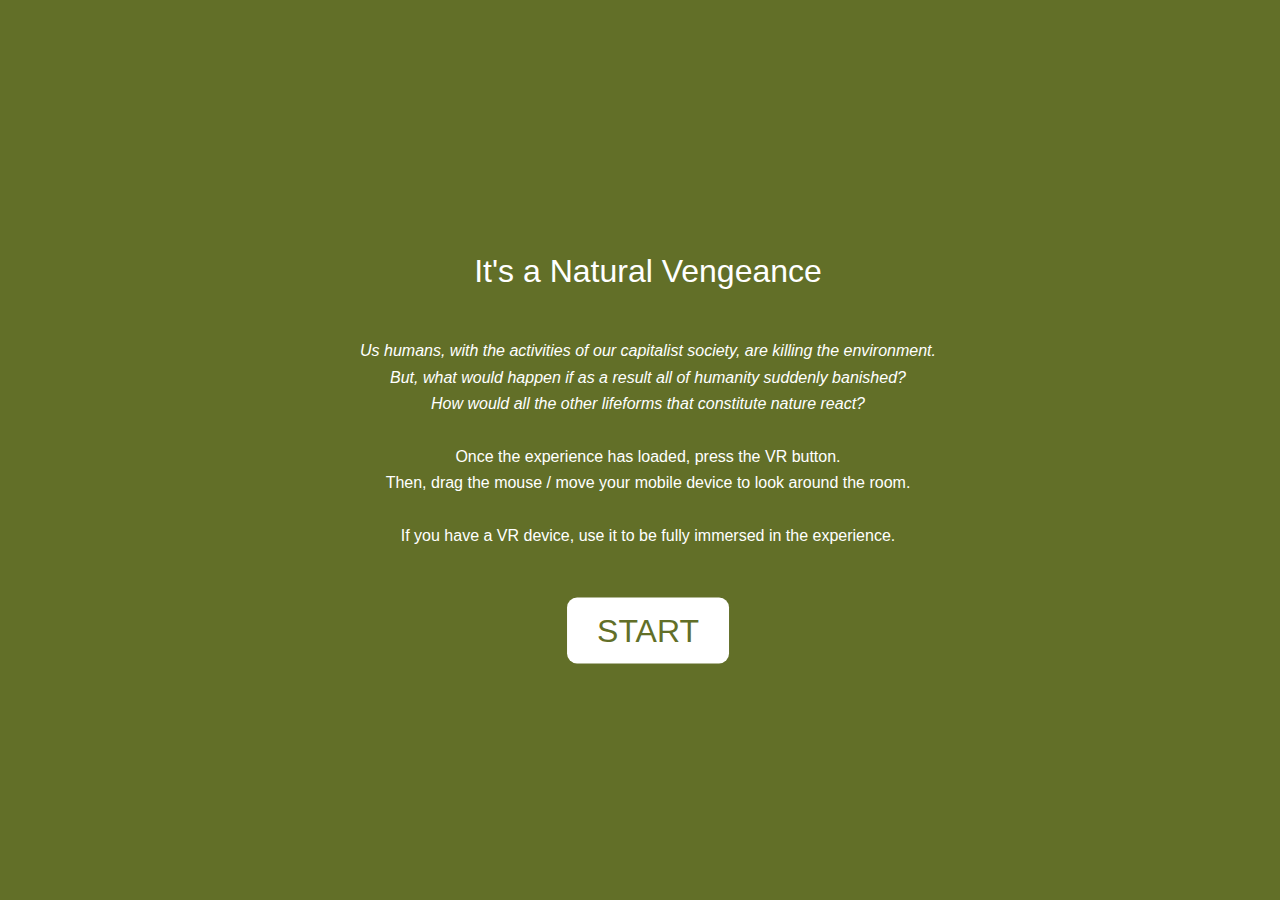
==== index.html @ 24b359ca "code" ====
<!DOCTYPE html>
<html>
	<head>
		<meta charset="utf-8">
		<title>It's a Natural Vengeance</title>
		<link rel="stylesheet" type="text/css" href="style.css">
	</head>
	<body style="background-color:#626f28;">
		<div id="startScreen">
			<h1>It's a Natural Vengeance</h1>
			<p id="info">
				<em>Us humans, with the activities of our capitalist society, are killing the environment.</em>
				<br>
				<em>But, what would happen if as a result all of humanity suddenly banished?</em>
				<br>
				<em>How would all the other lifeforms that constitute nature react?</em>
				<br><br>
				Once the experience has loaded, press the VR button.
				<br>
				Then, drag the mouse / move your mobile device to look around the room.
				<br><br>
				If you have a VR device, use it to be fully immersed in the experience.
			</p>
			<button id="startButton" onclick="window.location.href='/experience.html'">
				START
			</button>
		</div>
	</body>
</html>
---- style.css ----
* {
	font-family: "Century Gothic", CenturyGothic, AppleGothic, sans-serif;
	font-weight: 400; 
	line-height: 26.4px;
}

.a-loader-title {
	visibility: hidden;
}

#startScreen {
	position: absolute;
	width: 100%;
	top: 50%;
	-ms-transform: translateY(-50%);
	transform: translateY(-50%);
}

h1 {
	position: relative;
	color: white;
	text-align: center;
}

#info {
	position: relative;
	padding: 2.5%;  
	color: white;
	text-align: center;
}

#startButton {
	position: relative;
	left: 50%;
	transform: translateX(-50%);
	-ms-transform: translateX(-50%);
	
	background-color: white;
	color: #626f28;
	padding: 20px 30px;
	border: none;
	border-radius: 10px;
	cursor: pointer;
	text-align: center;
	font-size: 200%;
}

.guidanceText {
	position: absolute;
	top: 0;
	left: 50%;
	transform: translateX(-50%);
	-ms-transform: translateX(-50%);
	color: white;
	text-align: center;
	display: none;
}
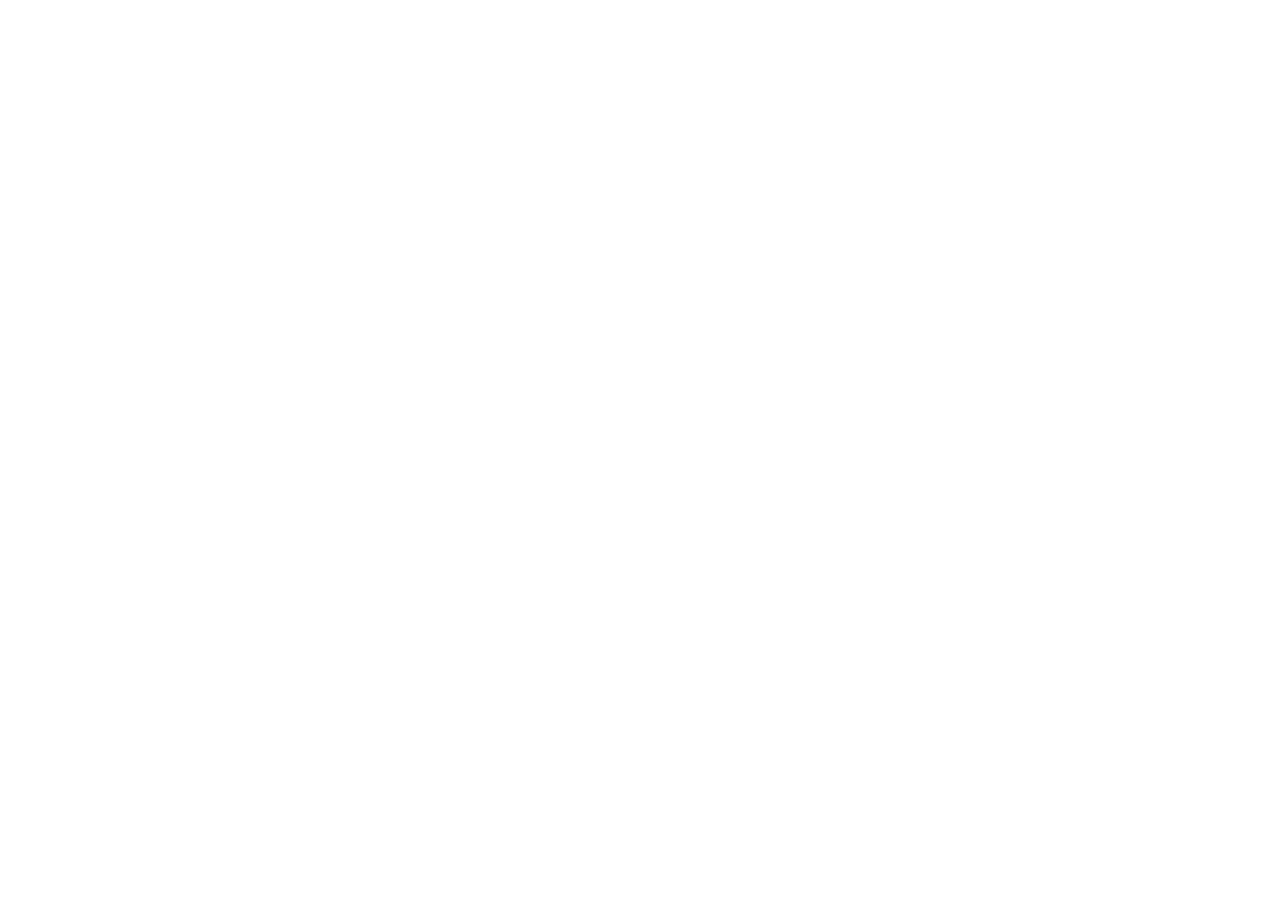
==== commit e81d519d: "Rename experience.html to index.html" ====
--- a/index.html
+++ b/index.html
@@ -3,27 +3,102 @@
 	<head>
 		<meta charset="utf-8">
 		<title>It's a Natural Vengeance</title>
+		<script src="https://aframe.io/releases/1.2.0/aframe.min.js"></script>
+		<script src="https://unpkg.com/aframe-environment-component/dist/aframe-environment-component.min.js"></script>
 		<link rel="stylesheet" type="text/css" href="style.css">
 	</head>
-	<body style="background-color:#626f28;">
-		<div id="startScreen">
-			<h1>It's a Natural Vengeance</h1>
-			<p id="info">
-				<em>Us humans, with the activities of our capitalist society, are killing the environment.</em>
-				<br>
-				<em>But, what would happen if as a result all of humanity suddenly banished?</em>
-				<br>
-				<em>How would all the other lifeforms that constitute nature react?</em>
-				<br><br>
-				Once the experience has loaded, press the VR button.
-				<br>
-				Then, drag the mouse / move your mobile device to look around the room.
-				<br><br>
-				If you have a VR device, use it to be fully immersed in the experience.
-			</p>
-			<button id="startButton" onclick="window.location.href='/experience.html'">
-				START
-			</button>
-		</div>
+	<body>
+		<a-scene loading-screen="dotsColor: white; backgroundColor: #626f28">
+			<!-- Preload -->
+			<a-assets id="allAssets" timeout="30000">
+				<a-asset-item id="model1" src="assets/firstRoom.glb"></a-asset-item>
+				<audio id="sound1" src="assets/ascensionPiano.wav"></audio>
+				<a-asset-item id="model2" src="assets/secondRoom.glb"></a-asset-item>
+				<audio id="sound2" src="assets/ascensionBirds.wav"></audio>
+				<audio id="soundEffects" src="assets/planeScreams.wav"></audio>
+			</a-assets>
+
+			<!-- Camera + Controls + Cursor -->
+			<a-entity id="rig" position="0 4 0">
+				<a-camera wasd-controls-enabled="false">
+                    <a-cursor></a-cursor>
+				</a-camera>
+			</a-entity>
+
+			<!-- Background -->
+			<a-entity id="sky" environment="
+				preset: forest; 
+				skyType: gradient; 
+				skyColor: #e99e83;
+				horizonColor:#ffe1a9;
+				lightPosition: -15 5 0;
+				fog: 0.75;
+				dressing: none
+			"></a-entity>
+
+			<!-- Lights -->
+			<a-light
+				type="point"
+				color="#FFFFFF"
+				position="0 15 0"
+				intensity="0.1"
+				castShadow="true"
+			></a-light>
+			<a-light 
+				type="ambient" 
+				color="#FFFFFF" 
+				intensity="0.25"
+			></a-light>
+
+			<!-- Soundtrack -->
+			<a-sound
+				id="song1"
+				src="#sound1"
+				autoplay="true"
+				loop="true"
+				position="0 15 0"
+			></a-sound>
+			<a-sound
+				id="song2"
+				src="#sound2"
+				loop="true"
+				position="0 15 0"
+			></a-sound>
+			<a-sound
+				id="screams"
+				src="#soundEffects"
+				position="0 15 0"
+			></a-sound>            
+
+			<!-- First Room Model + Glass -->
+			<a-entity id="room1" position="0 1 0">
+				<a-entity 
+					gltf-model="#model1" 
+				></a-entity>
+				<a-entity
+					geometry="primitive: plane; height: 10; width: 10"
+					material="color: #c0d4d1; transparent: true; opacity: 0.5"
+					position="-10.5 5 0"
+					rotation="0 90 0"
+				></a-entity>
+			</a-entity>
+
+			<!-- Second Room Model -->
+			<a-entity 
+				id="room2" 
+				position="0 1 0"
+				visible="false"
+				gltf-model="#model2" 
+			></a-entity>
+		</a-scene>
+
+		<!-- Guiding Texts -->
+		<p class="guidanceText" id="gt1"><em>( Where am I? )</em></p>
+		<p class="guidanceText" id="gt2"><em>( What is this room? )</em></p>
+		<p class="guidanceText" id="gt3"><em>( Wait, is there something in the ceiling? )</em></p>
+		<p class="guidanceText" id="changeText"><em>( WHAT'S GOING ON?! )</em></p>
+
+		<!-- Change Script -->
+		<script src="script.js"></script>
 	</body>
-</html>+</html>
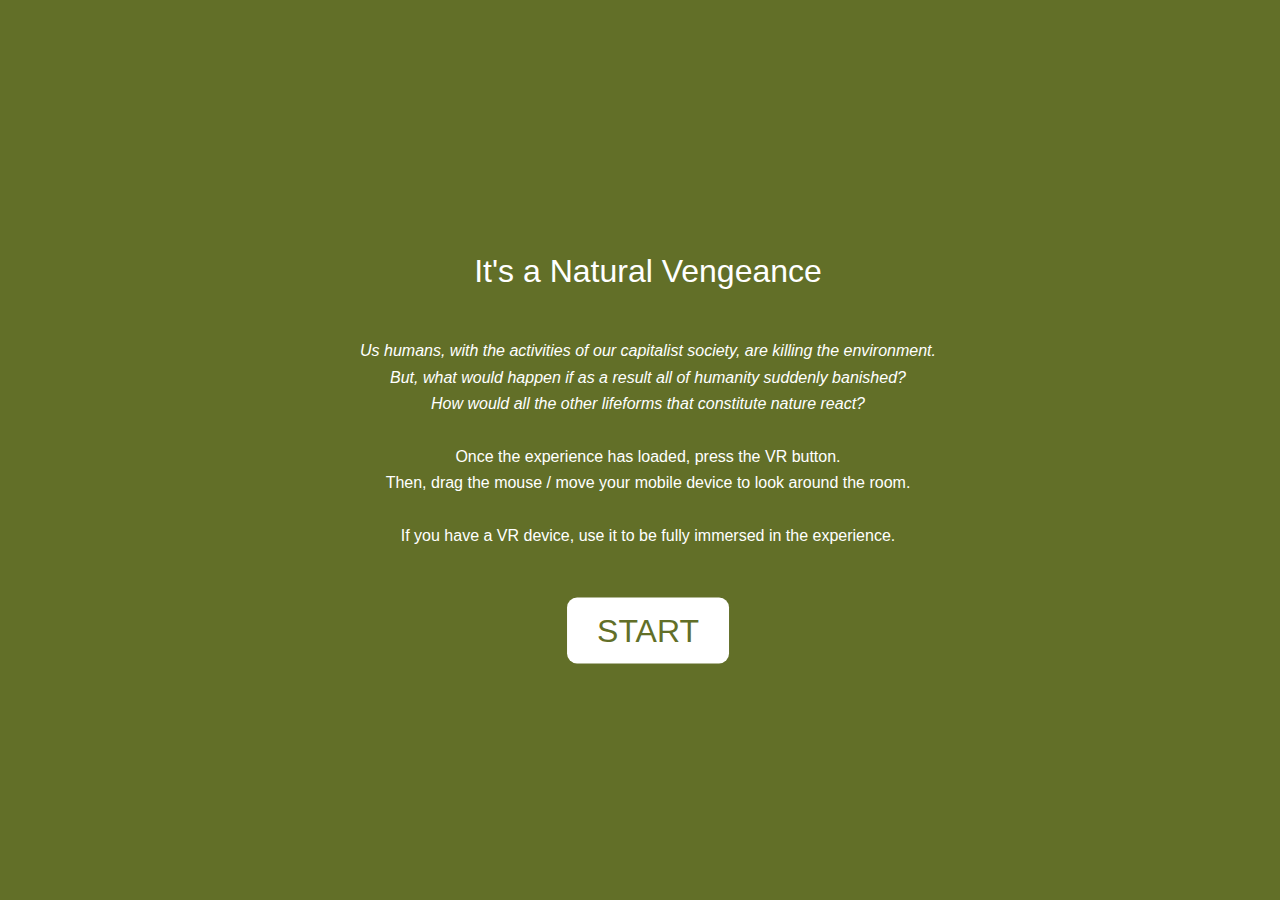
==== commit 9449992a: "Rename index2.html to index.html" ====
--- a/index.html
+++ b/index.html
@@ -3,102 +3,27 @@
 	<head>
 		<meta charset="utf-8">
 		<title>It's a Natural Vengeance</title>
-		<script src="https://aframe.io/releases/1.2.0/aframe.min.js"></script>
-		<script src="https://unpkg.com/aframe-environment-component/dist/aframe-environment-component.min.js"></script>
 		<link rel="stylesheet" type="text/css" href="style.css">
 	</head>
-	<body>
-		<a-scene loading-screen="dotsColor: white; backgroundColor: #626f28">
-			<!-- Preload -->
-			<a-assets id="allAssets" timeout="30000">
-				<a-asset-item id="model1" src="assets/firstRoom.glb"></a-asset-item>
-				<audio id="sound1" src="assets/ascensionPiano.wav"></audio>
-				<a-asset-item id="model2" src="assets/secondRoom.glb"></a-asset-item>
-				<audio id="sound2" src="assets/ascensionBirds.wav"></audio>
-				<audio id="soundEffects" src="assets/planeScreams.wav"></audio>
-			</a-assets>
-
-			<!-- Camera + Controls + Cursor -->
-			<a-entity id="rig" position="0 4 0">
-				<a-camera wasd-controls-enabled="false">
-                    <a-cursor></a-cursor>
-				</a-camera>
-			</a-entity>
-
-			<!-- Background -->
-			<a-entity id="sky" environment="
-				preset: forest; 
-				skyType: gradient; 
-				skyColor: #e99e83;
-				horizonColor:#ffe1a9;
-				lightPosition: -15 5 0;
-				fog: 0.75;
-				dressing: none
-			"></a-entity>
-
-			<!-- Lights -->
-			<a-light
-				type="point"
-				color="#FFFFFF"
-				position="0 15 0"
-				intensity="0.1"
-				castShadow="true"
-			></a-light>
-			<a-light 
-				type="ambient" 
-				color="#FFFFFF" 
-				intensity="0.25"
-			></a-light>
-
-			<!-- Soundtrack -->
-			<a-sound
-				id="song1"
-				src="#sound1"
-				autoplay="true"
-				loop="true"
-				position="0 15 0"
-			></a-sound>
-			<a-sound
-				id="song2"
-				src="#sound2"
-				loop="true"
-				position="0 15 0"
-			></a-sound>
-			<a-sound
-				id="screams"
-				src="#soundEffects"
-				position="0 15 0"
-			></a-sound>            
-
-			<!-- First Room Model + Glass -->
-			<a-entity id="room1" position="0 1 0">
-				<a-entity 
-					gltf-model="#model1" 
-				></a-entity>
-				<a-entity
-					geometry="primitive: plane; height: 10; width: 10"
-					material="color: #c0d4d1; transparent: true; opacity: 0.5"
-					position="-10.5 5 0"
-					rotation="0 90 0"
-				></a-entity>
-			</a-entity>
-
-			<!-- Second Room Model -->
-			<a-entity 
-				id="room2" 
-				position="0 1 0"
-				visible="false"
-				gltf-model="#model2" 
-			></a-entity>
-		</a-scene>
-
-		<!-- Guiding Texts -->
-		<p class="guidanceText" id="gt1"><em>( Where am I? )</em></p>
-		<p class="guidanceText" id="gt2"><em>( What is this room? )</em></p>
-		<p class="guidanceText" id="gt3"><em>( Wait, is there something in the ceiling? )</em></p>
-		<p class="guidanceText" id="changeText"><em>( WHAT'S GOING ON?! )</em></p>
-
-		<!-- Change Script -->
-		<script src="script.js"></script>
+	<body style="background-color:#626f28;">
+		<div id="startScreen">
+			<h1>It's a Natural Vengeance</h1>
+			<p id="info">
+				<em>Us humans, with the activities of our capitalist society, are killing the environment.</em>
+				<br>
+				<em>But, what would happen if as a result all of humanity suddenly banished?</em>
+				<br>
+				<em>How would all the other lifeforms that constitute nature react?</em>
+				<br><br>
+				Once the experience has loaded, press the VR button.
+				<br>
+				Then, drag the mouse / move your mobile device to look around the room.
+				<br><br>
+				If you have a VR device, use it to be fully immersed in the experience.
+			</p>
+			<button id="startButton" onclick="window.location.href='/experience.html'">
+				START
+			</button>
+		</div>
 	</body>
 </html>
